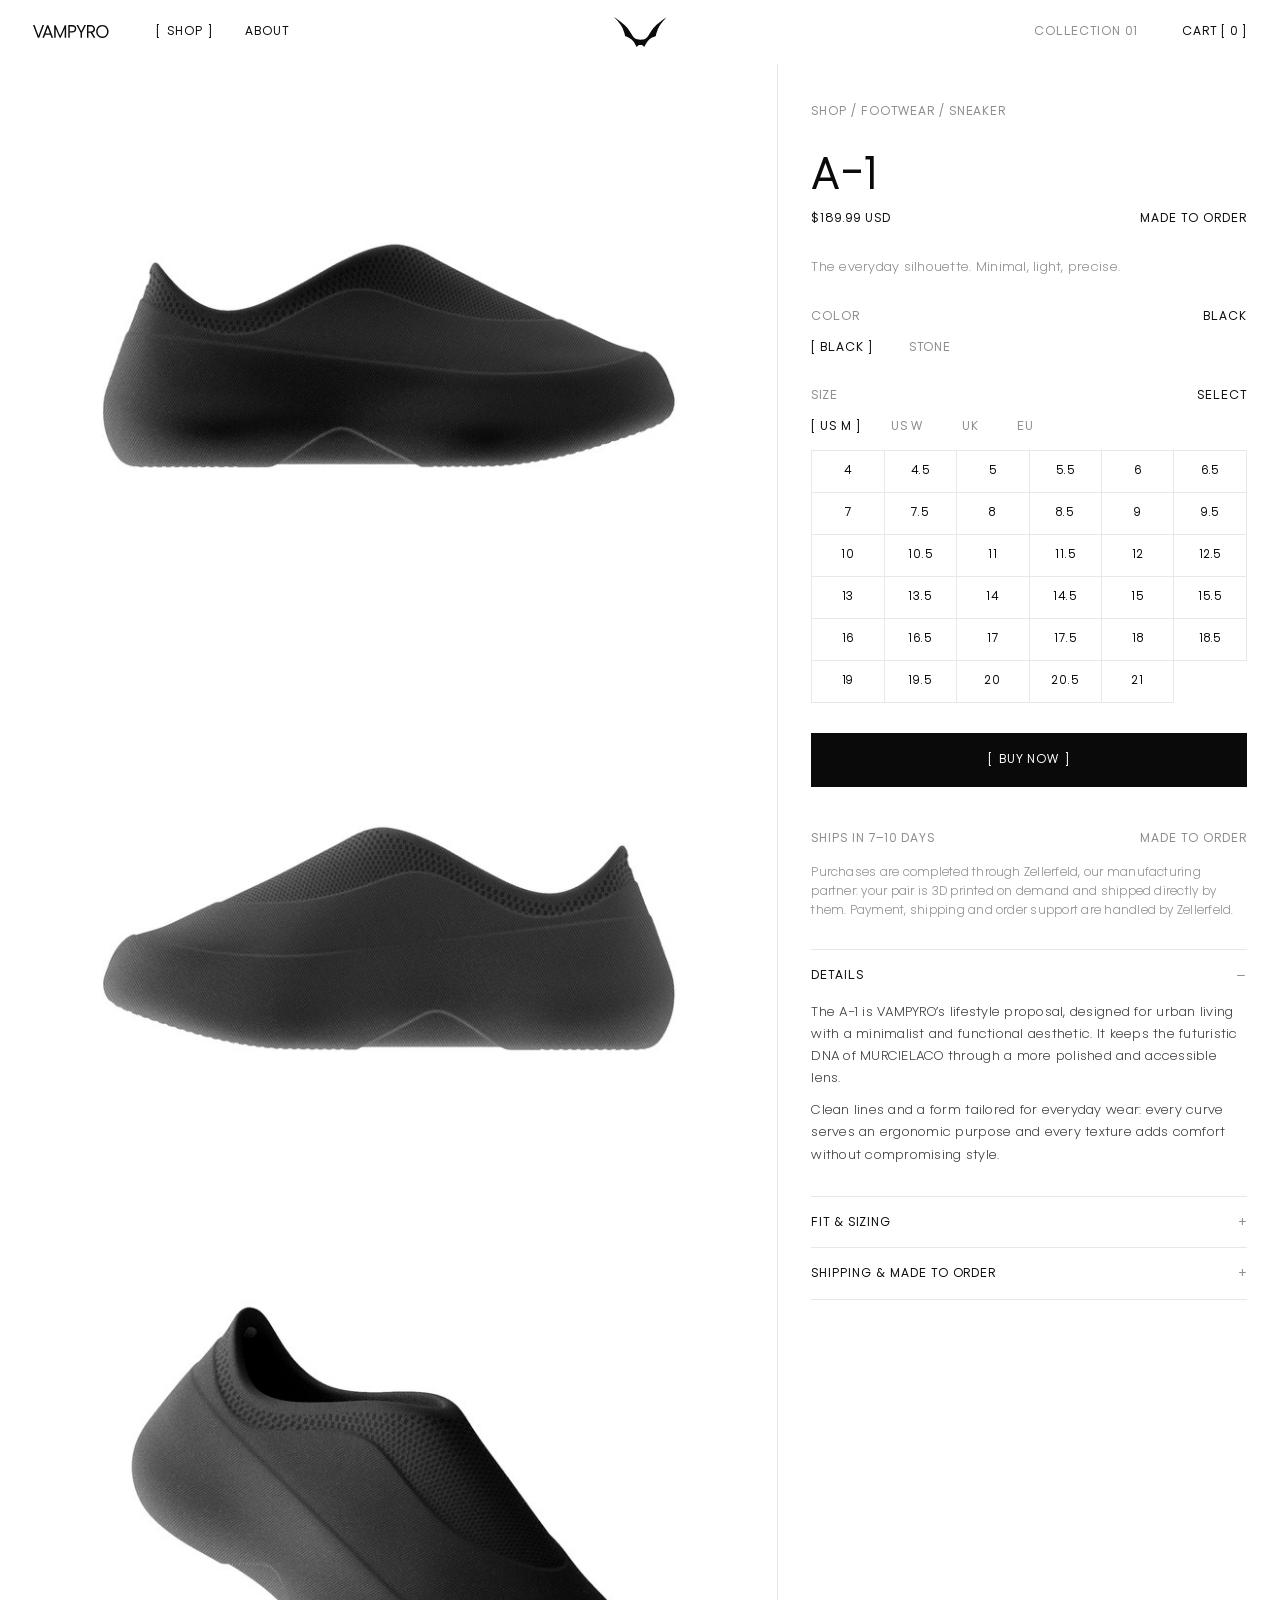
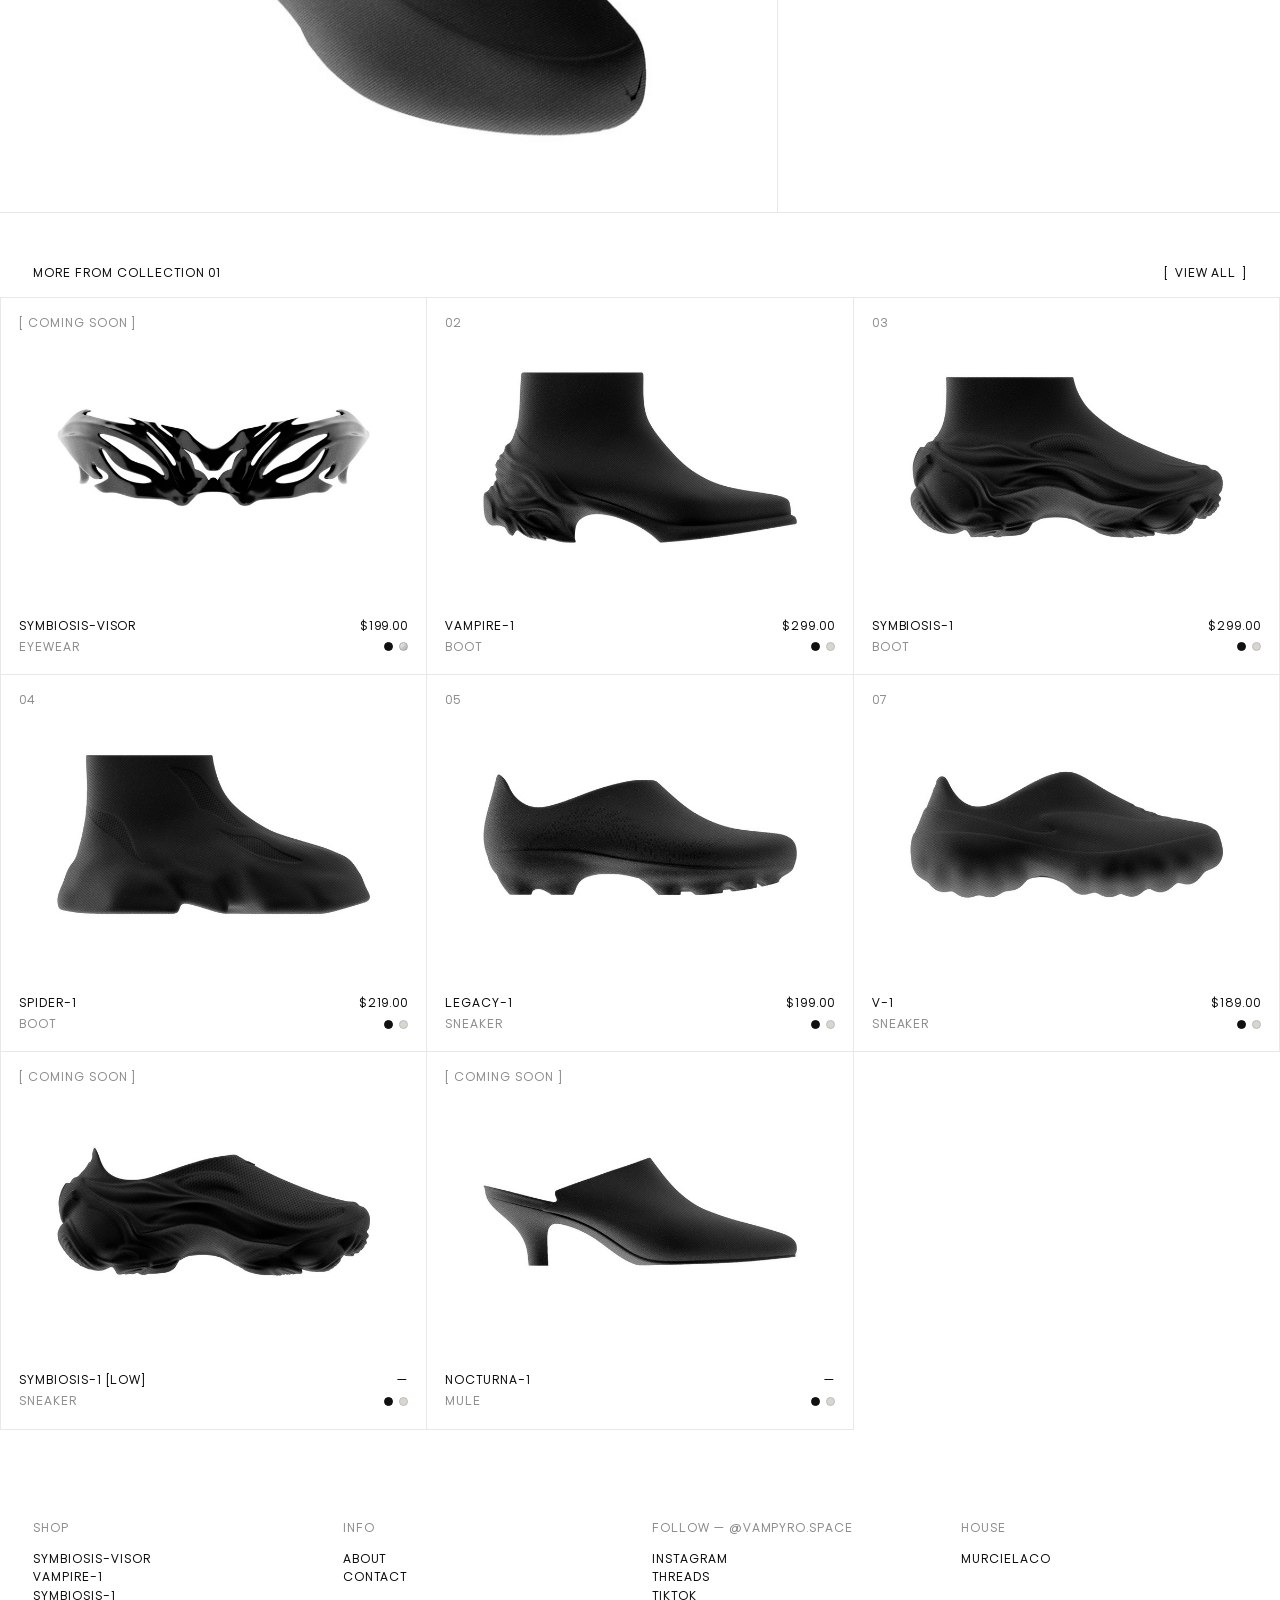
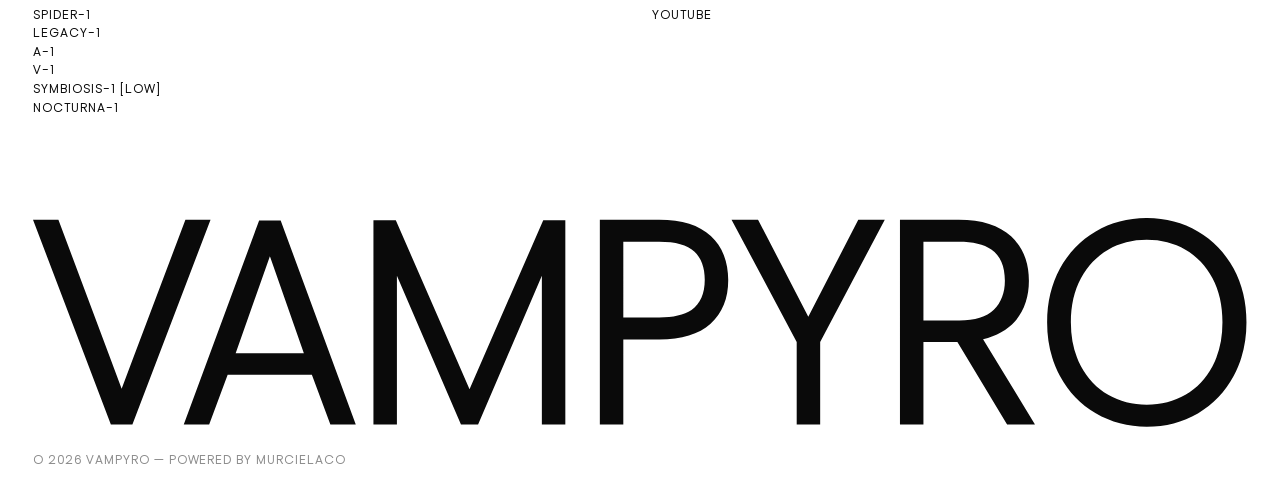
==== a-1/index.html @ c0d7a9ff "Fix YouTube link in footer (a-1) Co-Authored-By: Claude Opus 5.5 <noreply@anthropic.com> Claude-Ses" ====
<!doctype html>
<html lang="en">
<head>
<meta charset="utf-8">
<meta name="viewport" content="width=device-width, initial-scale=1, viewport-fit=cover">
<title>VAMPYRO [ WEARABLES FROM THE FUTURE ]</title>
<meta name="description" content="A-1 by VAMPYRO. The everyday silhouette. Minimal, light, precise. 3D printed on demand. Black or Stone.">
<meta name="theme-color" content="#ffffff">
<link rel="canonical" href="https://vampyro.space/a-1/">
<meta property="og:type" content="website">
<meta property="og:site_name" content="VAMPYRO">
<meta property="og:title" content="A-1 — VAMPYRO">
<meta property="og:description" content="A-1 by VAMPYRO. The everyday silhouette. Minimal, light, precise. 3D printed on demand. Black or Stone.">
<meta property="og:url" content="https://vampyro.space/a-1/">
<meta property="og:image" content="https://vampyro.space/assets/og-a-1.jpg">
<meta property="og:image:width" content="1200"><meta property="og:image:height" content="630">
<meta name="twitter:card" content="summary_large_image">
<link rel="icon" href="/assets/favicon-v2.svg" type="image/svg+xml">
<link rel="icon" href="/assets/favicon-32.png" sizes="32x32" type="image/png">
<link rel="shortcut icon" href="/favicon.ico">
<link rel="apple-touch-icon" href="/assets/apple-touch-icon.png">
<link rel="preload" href="/fonts/metal-bat-regular.woff2" as="font" type="font/woff2" crossorigin>
<link rel="stylesheet" href="/assets/style.css?v=13">
</head>
<body>
<a class="skip" href="#main">Skip to content</a>
<header class="hd" id="hd">
  <nav aria-label="Primary"><a class="wm hide-s" href="/" aria-label="VAMPYRO home"><svg xmlns="http://www.w3.org/2000/svg" viewBox="3201.4 5494.6 13262.7 2281.4" fill="currentColor" fill-rule="evenodd"><path d="M4287.8 7751.8l-235.38 0 -850.99 -2239.11 87.52 0 147.86 0 42.25 0 691.05 1846.82 697.08 -1846.82 42.25 0 144.84 0 87.52 0 -854 2239.11zm796.71 0l-147.87 0 -87.51 0 823.82 -2230.83 235.38 0 820.81 2230.83 -87.51 0 -147.87 0 -42.25 0 -202.18 -543.18 -920.39 0 -202.18 543.18 -42.25 0zm331.94 -778.56l745.37 0 -371.18 -1061.86 -374.19 1061.86zm3603.1 -1455.28l0 2233.84 -60.36 0 -135.79 0 -60.36 0 0 -1626.17 -697.08 1626.17 -39.23 0 -108.63 0 -39.23 0 -700.1 -1626.17 0 1626.17 -60.36 0 -135.79 0 -60.35 0 0 -2233.84 60.35 0 144.85 0 39.23 0 805.71 1847.58 805.72 -1847.58 39.23 0 141.83 0 60.36 0zm1026 1304.4l-392.29 0 0 929.44 -60.36 0 -135.79 0 -60.35 0 0 -2239.11 648.79 0c249.47,0 437.57,59.35 564.31,178.04 126.74,118.7 190.11,279.64 190.11,482.83 0,203.19 -64.37,362.12 -193.13,476.79 -128.75,114.68 -315.85,172.01 -561.29,172.01zm497.92 -651.82c0,-136.8 -38.22,-240.4 -114.67,-310.82 -76.45,-70.41 -204.2,-105.61 -383.25,-105.61l-392.29 0 0 826.84 392.29 0c152.9,0 270.59,-27.16 353.07,-81.48 96.57,-66.39 144.85,-176.03 144.85,-328.93zm1677.83 -657.85l289.69 0 -706.13 1336.83 0 902.28 -60.36 0 -135.79 0 -60.35 0 0 -902.28 -712.17 -1336.83 289.69 0 549.22 1062.22 546.2 -1062.22zm1931.31 2239.11l-304.79 0 -543.18 -902.28 -371.17 0 0 902.28 -60.36 0 -135.79 0 -60.35 0 0 -2239.11 642.76 0c251.47,0 442.09,60.86 571.85,182.57 129.76,121.71 194.64,283.16 194.64,484.34 0,177.03 -50.3,324.9 -150.89,443.59 -86.5,96.57 -203.19,161.95 -350.05,196.15l567.33 932.46zm-1219.14 -1997.69l0 860.03 392.29 0c171.01,0 296.74,-39.23 377.21,-117.69 80.47,-78.46 120.71,-184.08 120.71,-316.85 0,-158.93 -49.29,-272.6 -147.87,-341 -82.48,-56.33 -201.17,-84.49 -356.08,-84.49l-386.26 0zm2999.56 1876.99c-166.98,96.56 -353.07,144.84 -558.27,144.84 -205.2,0 -391.29,-48.78 -558.27,-146.35 -166.98,-97.57 -297.24,-233.37 -390.79,-407.39 -93.55,-174.02 -140.32,-370.17 -140.32,-588.44 0,-218.28 46.77,-413.93 140.32,-586.94 93.55,-173.01 223.81,-308.31 390.79,-405.88 166.98,-97.57 353.07,-146.35 558.27,-146.35 205.2,0 391.29,48.78 558.27,146.35 166.98,97.57 297.24,232.87 390.79,405.88 93.54,173.01 140.32,368.66 140.32,586.94 0,218.27 -46.78,414.42 -140.32,588.44 -93.55,174.02 -223.81,310.32 -390.79,408.9zm-980.74 -205.2c124.73,72.42 265.55,108.63 422.47,108.63 156.92,0 297.74,-36.21 422.47,-108.63 124.73,-72.43 223.31,-176.54 295.74,-312.33 72.42,-135.8 108.63,-295.74 108.63,-479.81 0,-184.08 -36.21,-344.02 -108.63,-479.81 -72.43,-135.8 -171.01,-239.91 -295.74,-312.33 -124.73,-72.43 -265.55,-108.64 -422.47,-108.64 -156.92,0 -297.74,36.21 -422.47,108.64 -124.73,72.42 -223.81,176.53 -297.24,312.33 -73.43,135.79 -110.15,295.73 -110.15,479.81 0,184.07 36.72,344.01 110.15,479.81 73.43,135.79 172.51,239.9 297.24,312.33z"></path></svg></a><a href="/#shop" class="nl on" data-nav="shop">Shop</a><a href="/#about" class="nl hide-s" data-nav="about">About</a></nav>
  <a class="mark" href="/" aria-label="VAMPYRO"><svg aria-hidden="true" xmlns="http://www.w3.org/2000/svg" viewBox="-55825.4 -5492.8 31826.8 18062.3" fill="currentColor" fill-rule="evenodd"><path d="M-49176.5 6047.71c29.41,0 62.7,10.52 89.28,14.89 195.66,32.42 396.61,94.07 583.42,156.34 53.22,17.72 103.3,34.83 154.93,53.41 428.73,154.13 756.37,314.04 1169.29,518.5l274.36 147.55c24.49,12.12 41.72,24.61 66.08,38.15 25.11,13.97 46.58,26.52 69.59,39.75 44.98,25.9 86.51,49.4 132.17,76.23 261.62,153.82 525.45,316.2 770.96,494.88l246.36 175.6c82.08,61.65 395.32,301.56 469.03,374.84l166.69 151.05c93.64,82.45 179.35,175.17 268.26,263.04 19.88,19.69 29.54,35.13 49.41,54.76 9.97,9.84 16.43,16.06 26.21,25.9 44.3,44.79 81.16,95.93 124.84,140.84l145.89 171.85c150.13,168.41 274.05,358.59 409.91,538.2 105.21,139.18 201.13,296.57 295.64,443.99l625.14 1062.67c40.11,66.02 72.17,138.87 112.6,205.2l110.38 202.12c91.49,185.45 201.63,364.25 295.09,548.78 82.82,163.42 177.88,320.19 262.36,482.57 6.09,11.81 10.15,21.66 17.29,34.82l36.92 67.19c9.41,15.51 14.21,19.63 18.64,38.71l10.4 0c7.38,-27.57 357.05,-454.27 425.84,-522.26 569.51,-562.19 893.9,-717.49 1709.96,-717.49l255.22 0c907.98,0 1273.16,232.21 1855.65,884.35 20.74,23.82 273.37,330.05 280.14,355.4l10.4 0c7.26,-31.14 71.99,-137.58 90.2,-170.25l56.67 -104.85c13.17,-21.66 24.37,-44.18 37.1,-67.07l201.45 -376.74c6.95,-13.41 11.57,-18.77 19.2,-32.92l222.3 -413.23c13.29,-26.39 23.38,-41.65 36.36,-67.8l112.66 -205.08c6.83,-11.75 10.46,-21.29 17.54,-34.51l246.73 -440.92c134.38,-240.4 327.58,-566.93 476.73,-789.11 14.7,-21.91 26.52,-42.52 40.61,-63.56l366.83 -529.15c8.8,-11.81 14.22,-17.04 23.14,-28.98 90.26,-120.6 186.92,-237.69 281.25,-354.22l220.76 -253.26c75.19,-81.28 270.79,-286.41 343.34,-344.25 21.04,-16.8 34.7,-36.24 56.54,-52.92l340.87 -289.43c41.59,-32.67 77.53,-62.2 119.8,-93.77 41.47,-31.01 77.46,-59.37 118.32,-90.08l818.77 -551.24 533.02 -310.78 349.12 -182.25c48.36,-24.18 90.57,-45.28 138.93,-69.46 25.23,-12.68 44.18,-22.03 69.4,-34.77 26.09,-13.1 50.21,-22.33 74.7,-34.7 46.33,-23.38 93.34,-43.07 142.38,-65.96 146.62,-68.54 297.8,-126.63 448.48,-187.05l310.97 -111c107.68,-35.87 210.92,-65.16 324.51,-97.4 57.65,-16.36 111.98,-28.48 171.91,-41.65 51.56,-11.39 129.64,-33.47 180.15,-33.47 0,-73.04 21.72,-177.39 31.51,-249.75 11.2,-83.13 28.3,-165.08 41.41,-245.13 6.27,-38.46 13.47,-78.94 22.08,-118.57l77.96 -349.18c75.13,-296.69 153.89,-601.5 243.1,-892.47 88.61,-288.94 175.42,-576.1 277.38,-858.21l71.55 -209.75c75.44,-227.85 215.36,-603.36 307.34,-833.48 27.81,-69.58 53.66,-134.13 81.84,-204.64 80.23,-200.59 168.65,-397.6 253.8,-595.36l133.89 -293.18c7.69,-15.32 14.58,-28.18 22.64,-45.1 9.05,-18.71 13.11,-31.81 22.52,-50.46 75.87,-150.56 206.56,-435.38 286.05,-568.22l49.16 -91.49c111.99,-215.29 236.7,-425.47 361.61,-633.32 106.38,-177.02 217.69,-350.41 332.19,-522.13l231.29 -336.51c10.65,-16.12 18.28,-25.78 28.12,-39.62l90.76 -127.98c135.24,-186.99 338.96,-470.02 486.26,-649.32l250.55 -317.24c42.08,-53.1 84.29,-102.08 126.38,-154.93l419.07 -502.94c13.54,-17.47 22.03,-23.5 34.21,-38.7 12.49,-15.63 21.6,-24.12 33.53,-39.44 13.11,-16.92 21.72,-24.3 33.41,-39.5 19.94,-25.91 43.38,-48.43 64.73,-75.93l264.7 -303.09c73.77,-73.71 224.7,-261.99 302.29,-338.47 15.38,-15.2 19.32,-24.37 33.66,-39.26l544.41 -596.34c70.94,-70.14 132.41,-148.16 203.23,-218.73 94.57,-94.39 178.86,-200.28 273.49,-294.36 13.05,-12.98 24.18,-23.07 36.49,-36.36 13.78,-14.89 18.27,-23.87 33.78,-39.19 12.61,-12.43 21.35,-21.36 33.96,-33.78l309.86 -330.85c60.18,-59.8 113.71,-125.39 174.56,-184.83 14.71,-14.4 29.41,-22.7 22.09,-40.42 -14.34,-5.97 -18.46,0.49 -34.27,12.43l-369.97 260.51c-48.18,31.75 -90.82,66.2 -137.52,96.91 -90.94,59.8 -178.62,127.36 -268.76,189.57 -150.87,104.17 -392.06,270.91 -540.1,381.97l-67.32 47.32c-205.56,140.16 -404.79,290.41 -608.39,433.41l-1202.59 875.86c-88.23,66.21 -173.94,129.09 -262.67,195.66l-1046.24 803.02 -1292.47 1072.51c-12.68,11.88 -18.52,13.42 -31.38,25.91 -21.42,20.79 -38.34,34.08 -59.75,54.88l-60.85 53.71c-15.32,11.82 -17.29,13.97 -30.33,27.02 -13.54,13.59 -20.56,16.12 -33.97,28.55l-507.31 471.98c-59.8,47.69 -113.33,117.65 -174.8,169.02 -53.78,44.92 -234.61,232.22 -286.79,291.41 -44.42,50.45 -98.75,92.91 -143.17,143.36l-111.93 122.44c-19.75,20.55 -38.33,36.49 -57.46,57.16l-408.86 455.87c-121.65,130.81 -228.95,274.24 -346.54,408.8 -36.73,42.02 -67.43,82.51 -103.73,125.46l-886.39 1186.83c-17.23,23.14 -30.27,43.62 -46.58,68.05 -16.06,23.94 -30.64,43.13 -46.94,67.62 -32.18,48.3 -63.38,92.48 -94.82,139.61l-318.72 488.66c-127.86,199.24 -256.88,397.97 -377.67,601.7 -8.61,14.52 -14.7,25.41 -23.5,39.01l-261.68 425.96c-144.35,240.15 -296.39,474.82 -442.7,713.68l-294.79 455.31c-8,12.06 -13.41,22.83 -21.72,35.63 -8.98,13.72 -14.83,19.38 -24.12,33.16 -9.29,13.6 -15.44,23.32 -24.98,37.6l-580.28 800.06c-67.81,86.88 -138.26,168.53 -209.94,253.74 -10.27,12.25 -17.04,16.25 -27.5,29.78 -11.45,14.77 -13.97,17.66 -26.89,30.4 -39.01,38.15 -71,81.4 -109.46,119.8l-85.89 85.95c-44.86,50.95 -95.19,95.06 -143.18,143.3l-93.83 83.25c-70.52,65.53 -146.57,125.58 -223.11,183.3l-133.52 95.67c-47.93,31.81 -92.17,61.72 -142.56,91.87 -108.17,64.79 -218.55,127.92 -335.58,180.09 -13.35,5.97 -22.95,12.06 -38.7,18.58 -272.51,112.54 -479.19,195.54 -778.77,257.87l-293.62 55.38c-92.54,15.26 -209.2,36.05 -301,42.82 -109.27,8 -210.92,25.48 -317.49,26.34 -27.19,0.18 -28.67,4.12 -51.99,5.29 -23.57,1.17 -36.55,-0.49 -59.5,3.01 -66.82,10.09 -153.02,-0.49 -219.6,9.6 -34.27,5.17 -74.82,3.02 -111.61,3.02 -45.41,-0.07 -74.76,5.47 -114.44,5.29 -159.3,-0.62 -301.62,5.1 -458.58,5.1l-458.45 -5.1c-37.78,0.18 -52.06,-5.6 -88.36,-5.42 -31.32,0.13 -62.63,0 -93.95,0.19 -37.78,0.18 -52.06,-5.6 -88.36,-5.42 -116.47,0.56 -240.45,-11.87 -349.42,-20.42l-259.84 -21.48c-184.83,-13.66 -545.39,-84.78 -711.89,-126.81 -265.93,-67.13 -570.68,-171.17 -813.04,-301.68 -270.12,-145.45 -456.92,-272.82 -690.91,-470.75l-124.85 -109.59c-16.85,-16.98 -29.96,-30.02 -46.7,-47.01 -31.87,-32.24 -66.51,-56.3 -94.75,-92.84 -31.69,-41.04 -82.2,-77.78 -116.04,-118.32 -9.6,-11.51 -9.85,-14.34 -20.99,-25.91l-132.96 -148.34c-99.37,-106.94 -203.91,-241.38 -291.83,-359.27 -14.65,-19.57 -26.71,-33.66 -40.98,-52.79l-235.78 -321.62c-27.01,-38.94 -49.28,-73.65 -76.79,-110.75 -13.97,-18.76 -24.24,-35.25 -38.7,-55.07l-148.28 -221.56c-45.72,-76.73 -98.64,-151.36 -148.78,-226.24 -113.34,-169.39 -215.6,-346.78 -326.04,-517.89 -122.2,-189.27 -238.06,-384.13 -356.26,-576.22 -48.3,-78.58 -92.41,-150.81 -140.59,-229.2l-285.19 -459.74c-80.66,-136.41 -168.96,-268.09 -255.71,-400.62 -13.79,-21.04 -22.4,-36.36 -36.43,-57.34l-297.92 -447.01c-202.8,-292.63 -411.57,-579.91 -625.01,-864.79 -186.13,-248.58 -382.34,-487.87 -582.07,-725.49l-390.28 -448.36c-59.8,-64.3 -117.09,-133.15 -179.78,-195.24l-88.61 -93.77c-18.15,-17.96 -26.02,-31.56 -44.17,-49.53l-463.69 -474.02c-33.16,-33.1 -63.37,-58.14 -96.35,-91.12l-871.25 -806.15c-10.52,-8.06 -12,-10.09 -22.15,-19.51l-531.61 -452.91c-185.94,-156.47 -377.05,-307.65 -566.93,-459.26l-625.14 -489.64c-18.95,-14.28 -34.14,-25.42 -52.97,-40.8 -152.59,-124.59 -321.49,-245.31 -479.81,-364.07 -73.34,-54.94 -142,-105.15 -215.1,-159.97 -105.77,-79.37 -210.92,-162.68 -320.26,-237.07l-539.3 -393.17c-36.06,-26.95 -70.88,-50.46 -105.59,-76.73l-163.6 -117.7c-127.98,-88.36 -250.61,-184.28 -379.2,-271.9 -147.24,-100.42 -288.27,-209.08 -435.51,-309.43l-655.9 -464.05c-36.11,-27.01 -71.06,-48.18 -107.12,-75.19 -159.79,-119.67 -382.77,-267.65 -550.68,-386.96 -12.49,-8.86 -43.38,-40.42 -52.86,-22.76 -8.3,15.38 24.31,38.58 35.88,50.08 33.16,33.17 58.14,63.38 91.18,96.42l179.73 190.06c18.21,17.97 26.02,31.63 44.18,49.59l292.01 312.26c7.75,9.23 14.58,15.14 23.2,23.69 77.52,77.04 146.87,162.75 224.03,239.6 8.67,8.67 15.44,14.52 23.38,23.5l515.79 562.44c17.91,17.72 25.6,31.38 44.24,49.59 18.71,18.34 26.95,32.18 44.18,49.59 8.74,8.8 15.2,14.22 23.63,23.26l698.48 791.32c8.06,10.03 14.27,14.53 22.33,24.49l83.93 98.45c11.01,11.63 11.44,14.34 21.04,25.84l150.87 177.33c31.19,33.59 55.37,67.37 85.89,101.64l169.64 205.39c151.48,179.23 359.02,438.08 496.97,622.98 53.96,72.3 105.21,138.62 159.24,210.61 27.99,37.29 52.42,69.84 80.41,107.13l426.4 599.78c14.58,20.06 23.69,36.79 37.9,55.93 66.82,89.96 124.72,188.71 186.19,282.6 13.84,21.23 23.93,34.83 36.92,56.86 12.3,20.73 22.33,33.16 34.58,53.96l315.09 523.55c24.24,40.11 43.5,79.62 67.74,119.79 12,19.94 22.33,39.14 33.9,59.87 6.65,11.88 9.17,19.08 15.69,31.2l83.44 150.99c40.67,80.05 80.41,167.11 126.25,243.65 64.98,108.48 154.38,319.09 215.72,440.55l204.96 446.27c42.27,88.05 130.31,303.22 167.17,395.39 79.62,199.23 162.13,396.86 234.12,599.35l50.14 137.33c62.76,157.52 108.73,326.11 171.92,484.48 36.05,90.39 64.54,185.94 95.74,279.35 69.77,209.38 143.05,422.82 202.24,636.33l106.08 357.61c28.24,99.24 55.56,195.35 80.35,294.66 75.93,303.77 152.72,604.52 200.96,919 9.23,60.11 43.87,271.03 43.87,331.21z"></path></svg></a>
  <nav class="r" aria-label="Secondary"><span class="muted hide-s">Collection 01</span><button type="button" class="cartbtn" id="openCart">Cart <span class="cb">[ <b id="cc">0</b> ]</span></button></nav>
</header>
<main id="main">
<section class="pdp">
  <div class="gwrap"><div class="gal" id="gal"><figure><img data-view="side" src="/assets/img/a-1-black-side-1600.jpg" srcset="/assets/img/a-1-black-side-800.jpg 800w, /assets/img/a-1-black-side-1600.jpg 1600w" sizes="(max-width:900px) 100vw, 60vw" alt="A-1 — side view" loading="eager" width="1600" height="1200"></figure><figure><img data-view="side2" src="/assets/img/a-1-black-side2-1600.jpg" srcset="/assets/img/a-1-black-side2-800.jpg 800w, /assets/img/a-1-black-side2-1600.jpg 1600w" sizes="(max-width:900px) 100vw, 60vw" alt="A-1 — side view" loading="lazy" width="1600" height="1200"></figure><figure><img data-view="three-quarter" src="/assets/img/a-1-black-three-quarter-1600.jpg" srcset="/assets/img/a-1-black-three-quarter-800.jpg 800w, /assets/img/a-1-black-three-quarter-1600.jpg 1600w" sizes="(max-width:900px) 100vw, 60vw" alt="A-1 — three quarter view" loading="lazy" width="1600" height="1200"></figure></div><div class="dots" id="dots"><i class="on"></i><i></i><i></i></div></div>
  <aside class="panel"><div class="in">
      <div class="crumbs"><a href="/#shop">Shop</a> / <a href="/#footwear">Footwear</a> / Sneaker</div>
      <div class="ttl"><h1>A-1</h1><div class="sub"><span class="p">$189.99 USD</span><span>Made to order</span></div></div>
      <p style="margin:0;color:var(--mute);text-transform:none;letter-spacing:.02em;font-size:13px;font-weight:300">The everyday silhouette. Minimal, light, precise.</p>
      <div class="opt">
        <div class="lab"><span>Color</span><b id="colorLabel">Black</b></div>
        <div class="colors"><button type="button" class="choice" data-color="black" aria-pressed="true">Black</button><button type="button" class="choice" data-color="stone" aria-pressed="false">Stone</button></div>
      </div>
      <div class="opt">
        <div class="lab"><span>Size</span><b id="sizeLabel">Select</b></div>
        <div class="systems" role="group" aria-label="Size system"><button type="button" class="choice" data-sys="USM" aria-pressed="true">US M</button><button type="button" class="choice" data-sys="USW" aria-pressed="false">US W</button><button type="button" class="choice" data-sys="UK" aria-pressed="false">UK</button><button type="button" class="choice" data-sys="EU" aria-pressed="false">EU</button></div>
        <div class="sizes" id="sizes" role="radiogroup" aria-label="Size"></div>
      </div>
      <div class="buy">
        <button class="cta" id="buy" type="button"><span class="br">Buy now</span></button>
        <div class="msg" id="msg" role="status" aria-live="polite"></div>
        <div class="note"><span>Ships in 7&ndash;10 days</span><span>Made to order</span></div>
        <p class="via">Purchases are completed through Zellerfeld, our manufacturing partner: your pair is 3D printed on demand and shipped directly by them. Payment, shipping and order support are handled by Zellerfeld.</p>
      </div>
      <div class="acc">
        <details open><summary>Details</summary><div class="body"><p>The A-1 is VAMPYRO’s lifestyle proposal, designed for urban living with a minimalist and functional aesthetic. It keeps the futuristic DNA of MURCIELACO through a more polished and accessible lens.</p><p>Clean lines and a form tailored for everyday wear: every curve serves an ergonomic purpose and every texture adds comfort without compromising style.</p></div></details>
        <details><summary>Fit &amp; sizing</summary><div class="body"><p>Pick your usual size in US Men, US Women, UK or EU &mdash; every size is available. The Perfect Fit Guarantee covers you: try them on, and if they&rsquo;re not quite right your pair is reprinted with an updated fit based on your feedback.</p></div></details>
        <details><summary>Shipping &amp; made to order</summary><div class="body"><p>Each pair is 3D printed when you order it, from a breathable, recyclable foam. No glue, no stitching.</p><p>Estimated delivery 7&ndash;10 days. </p></div></details>
      </div>
  </div></aside>
</section>
<section class="more">
  <div class="sh"><h2>More from Collection 01</h2><a href="/#shop" class="br">View all</a></div>
  <div class="grid"><a class="card rv" href="/symbiosis-visor/" data-cat="Accessories">
  <div class="ph">
    <img src="/assets/img/symbiosis-visor-black-front-800.jpg" srcset="/assets/img/symbiosis-visor-black-front-800.jpg 800w, /assets/img/symbiosis-visor-black-front-1600.jpg 1600w" sizes="(max-width:640px) 50vw, 50vw" alt="SYMBIOSIS-VISOR in black" loading="eager" width="800" height="600">
    <img class="alt" src="/assets/img/symbiosis-visor-silver-front-800.jpg" srcset="/assets/img/symbiosis-visor-silver-front-800.jpg 800w, /assets/img/symbiosis-visor-silver-front-1600.jpg 1600w" sizes="50vw" alt="" loading="lazy" width="800" height="600">
    <span class="tag">[ Coming soon ]</span>
  </div>
  <div class="row"><span>SYMBIOSIS-VISOR</span><span>$199.00</span></div>
  <div class="row"><span>Eyewear</span><span class="sw" aria-label="Black, Silver"><i class="black"></i><i class="silver"></i></span></div>
</a><a class="card rv" href="/vampire-1/" data-cat="Footwear">
  <div class="ph">
    <img src="/assets/img/vampire-1-black-side-800.jpg" srcset="/assets/img/vampire-1-black-side-800.jpg 800w, /assets/img/vampire-1-black-side-1600.jpg 1600w" sizes="(max-width:640px) 50vw, 50vw" alt="VAMPIRE-1 in black" loading="eager" width="800" height="600">
    <img class="alt" src="/assets/img/vampire-1-stone-side-800.jpg" srcset="/assets/img/vampire-1-stone-side-800.jpg 800w, /assets/img/vampire-1-stone-side-1600.jpg 1600w" sizes="50vw" alt="" loading="lazy" width="800" height="600">
    <span class="tag">02</span>
  </div>
  <div class="row"><span>VAMPIRE-1</span><span>$299.00</span></div>
  <div class="row"><span>Boot</span><span class="sw" aria-label="Black, Stone"><i class="black"></i><i class="stone"></i></span></div>
</a><a class="card rv" href="/symbiosis-1/" data-cat="Footwear">
  <div class="ph">
    <img src="/assets/img/symbiosis-1-black-side-800.jpg" srcset="/assets/img/symbiosis-1-black-side-800.jpg 800w, /assets/img/symbiosis-1-black-side-1600.jpg 1600w" sizes="(max-width:640px) 50vw, 50vw" alt="SYMBIOSIS-1 in black" loading="lazy" width="800" height="600">
    <img class="alt" src="/assets/img/symbiosis-1-stone-side-800.jpg" srcset="/assets/img/symbiosis-1-stone-side-800.jpg 800w, /assets/img/symbiosis-1-stone-side-1600.jpg 1600w" sizes="50vw" alt="" loading="lazy" width="800" height="600">
    <span class="tag">03</span>
  </div>
  <div class="row"><span>SYMBIOSIS-1</span><span>$299.00</span></div>
  <div class="row"><span>Boot</span><span class="sw" aria-label="Black, Stone"><i class="black"></i><i class="stone"></i></span></div>
</a><a class="card rv" href="/spider-1/" data-cat="Footwear">
  <div class="ph">
    <img src="/assets/img/spider-1-black-side-800.jpg" srcset="/assets/img/spider-1-black-side-800.jpg 800w, /assets/img/spider-1-black-side-1600.jpg 1600w" sizes="(max-width:640px) 50vw, 50vw" alt="SPIDER-1 in black" loading="lazy" width="800" height="600">
    <img class="alt" src="/assets/img/spider-1-stone-side-800.jpg" srcset="/assets/img/spider-1-stone-side-800.jpg 800w, /assets/img/spider-1-stone-side-1600.jpg 1600w" sizes="50vw" alt="" loading="lazy" width="800" height="600">
    <span class="tag">04</span>
  </div>
  <div class="row"><span>SPIDER-1</span><span>$219.00</span></div>
  <div class="row"><span>Boot</span><span class="sw" aria-label="Black, Stone"><i class="black"></i><i class="stone"></i></span></div>
</a><a class="card rv" href="/legacy-1/" data-cat="Footwear">
  <div class="ph">
    <img src="/assets/img/legacy-1-black-side-800.jpg" srcset="/assets/img/legacy-1-black-side-800.jpg 800w, /assets/img/legacy-1-black-side-1600.jpg 1600w" sizes="(max-width:640px) 50vw, 50vw" alt="LEGACY-1 in black" loading="lazy" width="800" height="600">
    <img class="alt" src="/assets/img/legacy-1-stone-side-800.jpg" srcset="/assets/img/legacy-1-stone-side-800.jpg 800w, /assets/img/legacy-1-stone-side-1600.jpg 1600w" sizes="50vw" alt="" loading="lazy" width="800" height="600">
    <span class="tag">05</span>
  </div>
  <div class="row"><span>LEGACY-1</span><span>$199.00</span></div>
  <div class="row"><span>Sneaker</span><span class="sw" aria-label="Black, Stone"><i class="black"></i><i class="stone"></i></span></div>
</a><a class="card rv" href="/v-1/" data-cat="Footwear">
  <div class="ph">
    <img src="/assets/img/v-1-black-side-800.jpg" srcset="/assets/img/v-1-black-side-800.jpg 800w, /assets/img/v-1-black-side-1600.jpg 1600w" sizes="(max-width:640px) 50vw, 50vw" alt="V-1 in black" loading="lazy" width="800" height="600">
    <img class="alt" src="/assets/img/v-1-stone-side-800.jpg" srcset="/assets/img/v-1-stone-side-800.jpg 800w, /assets/img/v-1-stone-side-1600.jpg 1600w" sizes="50vw" alt="" loading="lazy" width="800" height="600">
    <span class="tag">07</span>
  </div>
  <div class="row"><span>V-1</span><span>$189.00</span></div>
  <div class="row"><span>Sneaker</span><span class="sw" aria-label="Black, Stone"><i class="black"></i><i class="stone"></i></span></div>
</a><a class="card rv" href="/symbiosis-1-low/" data-cat="Footwear">
  <div class="ph">
    <img src="/assets/img/symbiosis-1-low-black-side-800.jpg" srcset="/assets/img/symbiosis-1-low-black-side-800.jpg 800w, /assets/img/symbiosis-1-low-black-side-1600.jpg 1600w" sizes="(max-width:640px) 50vw, 50vw" alt="SYMBIOSIS-1 [LOW] in black" loading="lazy" width="800" height="600">
    <img class="alt" src="/assets/img/symbiosis-1-low-stone-side-800.jpg" srcset="/assets/img/symbiosis-1-low-stone-side-800.jpg 800w, /assets/img/symbiosis-1-low-stone-side-1600.jpg 1600w" sizes="50vw" alt="" loading="lazy" width="800" height="600">
    <span class="tag">[ Coming soon ]</span>
  </div>
  <div class="row"><span>SYMBIOSIS-1 [LOW]</span><span>—</span></div>
  <div class="row"><span>Sneaker</span><span class="sw" aria-label="Black, Stone"><i class="black"></i><i class="stone"></i></span></div>
</a><a class="card rv" href="/nocturna-1/" data-cat="Footwear">
  <div class="ph">
    <img src="/assets/img/nocturna-1-black-side-800.jpg" srcset="/assets/img/nocturna-1-black-side-800.jpg 800w, /assets/img/nocturna-1-black-side-1600.jpg 1600w" sizes="(max-width:640px) 50vw, 50vw" alt="NOCTURNA-1 in black" loading="lazy" width="800" height="600">
    <img class="alt" src="/assets/img/nocturna-1-stone-side-800.jpg" srcset="/assets/img/nocturna-1-stone-side-800.jpg 800w, /assets/img/nocturna-1-stone-side-1600.jpg 1600w" sizes="50vw" alt="" loading="lazy" width="800" height="600">
    <span class="tag">[ Coming soon ]</span>
  </div>
  <div class="row"><span>NOCTURNA-1</span><span>—</span></div>
  <div class="row"><span>Mule</span><span class="sw" aria-label="Black, Stone"><i class="black"></i><i class="stone"></i></span></div>
</a></div>
</section>
<script>window.PRODUCT={"slug": "a-1", "name": "A-1", "status": "live", "variants": {"black": 55135954075983, "stone": 57019344060751}, "views": ["side", "side2", "three-quarter"], "checkout": "zellerfeld", "colors": [["black", "Black"], ["stone", "Stone"]], "price": 189.99, "sizes": []};</script>
</main>
<footer class="ft">
  <div><h3>Shop</h3><a href="/symbiosis-visor/">SYMBIOSIS-VISOR</a><a href="/vampire-1/">VAMPIRE-1</a><a href="/symbiosis-1/">SYMBIOSIS-1</a><a href="/spider-1/">SPIDER-1</a><a href="/legacy-1/">LEGACY-1</a><a href="/a-1/">A-1</a><a href="/v-1/">V-1</a><a href="/symbiosis-1-low/">SYMBIOSIS-1 [LOW]</a><a href="/nocturna-1/">NOCTURNA-1</a></div>
  <div><h3>Info</h3><a href="/#about">About</a><a href="mailto:contact@murcielaco.com">Contact</a></div>
  <div><h3>Follow &mdash; @vampyro.space</h3><a href="https://www.instagram.com/vampyro.space/" target="_blank" rel="noopener">Instagram</a><a href="https://www.threads.com/@vampyro.space" target="_blank" rel="noopener">Threads</a><a href="https://www.tiktok.com/@vampyro.space" target="_blank" rel="noopener">TikTok</a><a href="https://www.youtube.com/@vampyro-space" target="_blank" rel="noopener">YouTube</a></div>
  <div><h3>House</h3><a href="https://www.murcielaco.com" target="_blank" rel="noopener">MURCIELACO</a></div>
  <div class="big" aria-hidden="true"><svg xmlns="http://www.w3.org/2000/svg" viewBox="3201.4 5494.6 13262.7 2281.4" fill="currentColor" fill-rule="evenodd"><path d="M4287.8 7751.8l-235.38 0 -850.99 -2239.11 87.52 0 147.86 0 42.25 0 691.05 1846.82 697.08 -1846.82 42.25 0 144.84 0 87.52 0 -854 2239.11zm796.71 0l-147.87 0 -87.51 0 823.82 -2230.83 235.38 0 820.81 2230.83 -87.51 0 -147.87 0 -42.25 0 -202.18 -543.18 -920.39 0 -202.18 543.18 -42.25 0zm331.94 -778.56l745.37 0 -371.18 -1061.86 -374.19 1061.86zm3603.1 -1455.28l0 2233.84 -60.36 0 -135.79 0 -60.36 0 0 -1626.17 -697.08 1626.17 -39.23 0 -108.63 0 -39.23 0 -700.1 -1626.17 0 1626.17 -60.36 0 -135.79 0 -60.35 0 0 -2233.84 60.35 0 144.85 0 39.23 0 805.71 1847.58 805.72 -1847.58 39.23 0 141.83 0 60.36 0zm1026 1304.4l-392.29 0 0 929.44 -60.36 0 -135.79 0 -60.35 0 0 -2239.11 648.79 0c249.47,0 437.57,59.35 564.31,178.04 126.74,118.7 190.11,279.64 190.11,482.83 0,203.19 -64.37,362.12 -193.13,476.79 -128.75,114.68 -315.85,172.01 -561.29,172.01zm497.92 -651.82c0,-136.8 -38.22,-240.4 -114.67,-310.82 -76.45,-70.41 -204.2,-105.61 -383.25,-105.61l-392.29 0 0 826.84 392.29 0c152.9,0 270.59,-27.16 353.07,-81.48 96.57,-66.39 144.85,-176.03 144.85,-328.93zm1677.83 -657.85l289.69 0 -706.13 1336.83 0 902.28 -60.36 0 -135.79 0 -60.35 0 0 -902.28 -712.17 -1336.83 289.69 0 549.22 1062.22 546.2 -1062.22zm1931.31 2239.11l-304.79 0 -543.18 -902.28 -371.17 0 0 902.28 -60.36 0 -135.79 0 -60.35 0 0 -2239.11 642.76 0c251.47,0 442.09,60.86 571.85,182.57 129.76,121.71 194.64,283.16 194.64,484.34 0,177.03 -50.3,324.9 -150.89,443.59 -86.5,96.57 -203.19,161.95 -350.05,196.15l567.33 932.46zm-1219.14 -1997.69l0 860.03 392.29 0c171.01,0 296.74,-39.23 377.21,-117.69 80.47,-78.46 120.71,-184.08 120.71,-316.85 0,-158.93 -49.29,-272.6 -147.87,-341 -82.48,-56.33 -201.17,-84.49 -356.08,-84.49l-386.26 0zm2999.56 1876.99c-166.98,96.56 -353.07,144.84 -558.27,144.84 -205.2,0 -391.29,-48.78 -558.27,-146.35 -166.98,-97.57 -297.24,-233.37 -390.79,-407.39 -93.55,-174.02 -140.32,-370.17 -140.32,-588.44 0,-218.28 46.77,-413.93 140.32,-586.94 93.55,-173.01 223.81,-308.31 390.79,-405.88 166.98,-97.57 353.07,-146.35 558.27,-146.35 205.2,0 391.29,48.78 558.27,146.35 166.98,97.57 297.24,232.87 390.79,405.88 93.54,173.01 140.32,368.66 140.32,586.94 0,218.27 -46.78,414.42 -140.32,588.44 -93.55,174.02 -223.81,310.32 -390.79,408.9zm-980.74 -205.2c124.73,72.42 265.55,108.63 422.47,108.63 156.92,0 297.74,-36.21 422.47,-108.63 124.73,-72.43 223.31,-176.54 295.74,-312.33 72.42,-135.8 108.63,-295.74 108.63,-479.81 0,-184.08 -36.21,-344.02 -108.63,-479.81 -72.43,-135.8 -171.01,-239.91 -295.74,-312.33 -124.73,-72.43 -265.55,-108.64 -422.47,-108.64 -156.92,0 -297.74,36.21 -422.47,108.64 -124.73,72.42 -223.81,176.53 -297.24,312.33 -73.43,135.79 -110.15,295.73 -110.15,479.81 0,184.07 36.72,344.01 110.15,479.81 73.43,135.79 172.51,239.9 297.24,312.33z"></path></svg></div>
  <div class="legal"><span>&copy; 2026 VAMPYRO &mdash; Powered by MURCIELACO</span></div>
</footer>
<div class="scrim" id="scrim" hidden></div>
<aside class="drawer" id="drawer" hidden aria-label="Cart"><div class="dh"><span id="dTitle">Cart</span><button type="button" id="closeCart" class="br">Close</button></div><div class="dbody" id="dbody"></div></aside>
<script src="/assets/app.js?v=13" defer></script>
</body>
</html>
---- assets/style.css ----
@font-face{font-family:"Metal Bat";src:url("../fonts/metal-bat-thin.woff2") format("woff2");font-weight:200;font-display:swap}
@font-face{font-family:"Metal Bat";src:url("../fonts/metal-bat-light.woff2") format("woff2");font-weight:300;font-display:swap}
@font-face{font-family:"Metal Bat";src:url("../fonts/metal-bat-regular.woff2") format("woff2");font-weight:400;font-display:swap}
@font-face{font-family:"Metal Bat";src:url("../fonts/metal-bat-bold.woff2") format("woff2");font-weight:700;font-display:swap}

:root{
  --ink:#0a0a0a;--paper:#fff;--mute:#8c8c8c;--line:#e8e8e8;--soft:#f6f6f6;
  --f:"Metal Bat",ui-sans-serif,system-ui,-apple-system,"Helvetica Neue",Arial,sans-serif;
  --pad:clamp(16px,2.6vw,40px);--head:64px;
}
*{box-sizing:border-box}
html{-webkit-text-size-adjust:100%;scroll-behavior:smooth}
body{margin:0;background:var(--paper);color:var(--ink);font-family:var(--f);font-weight:400;font-size:12px;letter-spacing:.08em;text-transform:uppercase;line-height:1.55;-webkit-font-smoothing:antialiased}
a{color:inherit;text-decoration:none}
img{display:block;max-width:100%}
button{font:inherit;letter-spacing:inherit;text-transform:inherit;color:inherit;background:none;border:0;padding:0;cursor:pointer}
:focus-visible{outline:1px solid var(--ink);outline-offset:3px}
.skip{position:absolute;left:-999px}.skip:focus{left:var(--pad);top:8px;z-index:99;background:#fff;padding:6px 10px}

/* brackets: the signature */
.br::before{content:"["}.br::after{content:"]"}
.br::before,.br::after{display:inline-block;transition:transform .35s cubic-bezier(.2,.7,.2,1)}
.br::before{margin-right:.45em}.br::after{margin-left:.45em}
a.br:hover::before,button.br:hover::before{transform:translateX(-4px)}
a.br:hover::after,button.br:hover::after{transform:translateX(4px)}

/* header */
.hd{position:sticky;top:0;z-index:20;height:var(--head);display:grid;grid-template-columns:1fr auto 1fr;align-items:center;padding:0 var(--pad);background:rgba(255,255,255,.92);backdrop-filter:blur(12px);-webkit-backdrop-filter:blur(12px);border-bottom:1px solid transparent;transition:border-color .3s}
.hd.line{border-color:var(--line)}
.hd nav{display:flex;gap:22px}
.hd nav.r{justify-content:flex-end}
.hd nav{align-items:center}
.hd .wm{display:flex;align-items:center;margin-right:clamp(10px,2vw,30px)}
.hd .wm svg{height:13px;width:auto}
.hd .mark{display:flex;align-items:center;justify-content:center}
.hd .mark svg{height:30px;width:auto}
.hd a{color:var(--ink)}
.hd .muted{color:var(--mute)}
.nl::before{content:"[";margin-right:.45em}.nl::after{content:"]";margin-left:.45em}
.nl::before,.nl::after{opacity:0;display:inline-block;transition:opacity .25s,transform .35s cubic-bezier(.2,.7,.2,1)}
.nl.on::before,.nl.on::after{opacity:1}
.nl:not(.on):hover::before,.nl:not(.on):hover::after{opacity:.35}
@media(min-width:641px){.show-s{display:none!important}}
@media(max-width:640px){.hide-s{display:none!important}.hd nav{gap:14px}.hd .mark svg{height:26px}}

/* hero */
.hero{padding:clamp(14px,3vw,48px) var(--pad) 0}
.hero .word{width:100%;color:var(--ink)}
.hero .word svg{width:100%;height:auto;display:block}
.hero .meta{display:flex;justify-content:space-between;gap:20px;margin-top:10px;color:var(--mute)}
.hero .meta b{font-weight:400;color:var(--ink)}
.feature{position:relative;margin:clamp(4px,1vw,16px) 0 0;background:var(--paper)}
.slides{display:flex;overflow-x:auto;overflow-y:hidden;overscroll-behavior-x:contain;scroll-snap-type:x mandatory;scrollbar-width:none;-webkit-overflow-scrolling:touch;cursor:grab}
.slides::-webkit-scrollbar{display:none}
.slides.drag{cursor:grabbing;scroll-snap-type:none}
.slides figure{flex:0 0 100%;margin:0;scroll-snap-align:start}
.slides img{width:100%;height:clamp(220px,calc(100svh - var(--head) - 17.5vw - 150px),54vw);object-fit:contain;user-select:none;-webkit-user-drag:none;pointer-events:none}
.feature .cap{display:flex;justify-content:space-between;align-items:end;gap:20px;padding:6px var(--pad) 0}
.feature .ctl{display:flex;gap:18px;align-items:center}
.feature .ctl span{color:var(--mute)}
@media(max-width:640px){.slides img{height:auto;aspect-ratio:16/10}.feature .ctl{gap:12px}}

/* section heads */
.sh{display:flex;justify-content:space-between;align-items:baseline;gap:16px;padding:clamp(22px,4vw,64px) var(--pad) 14px;border-bottom:1px solid var(--line)}
.sh .tools{display:flex;gap:18px;align-items:baseline}
.sh .cols{display:flex;gap:14px;color:var(--ink)}
.sh h2{margin:0;font-size:12px;font-weight:400}
.sh span{color:var(--mute)}

/* grid */
.grid{display:grid;grid-template-columns:repeat(2,minmax(0,1fr));border-left:1px solid var(--line)}
.card{position:relative;display:block;border-right:1px solid var(--line);border-bottom:1px solid var(--line);padding:0 0 18px}
.card .ph{position:relative;aspect-ratio:4/3;overflow:hidden}
.card .ph img{position:absolute;inset:0;width:100%;height:100%;object-fit:cover;transition:opacity .5s ease,transform 1.2s cubic-bezier(.2,.7,.2,1)}
.card .ph img.alt{opacity:0}
@media(hover:hover){.card:hover .ph img.alt{opacity:1}.card:hover .ph img{transform:scale(1.025)}}
.card .row{display:flex;justify-content:space-between;gap:12px;padding:0 18px}
.card .row+.row{color:var(--mute);margin-top:2px}
.card .tag{position:absolute;top:16px;left:18px;color:var(--mute)}
.sw{display:inline-flex;gap:6px;align-items:center}
.sw i{width:9px;height:9px;border-radius:50%;border:1px solid #bdbdbd;display:inline-block}
.sw i.black{background:#111;border-color:#111}.sw i.stone{background:#d9d5cf}
@media(max-width:640px){.card .row{padding:0 12px;font-size:10.5px}.card .tag{left:12px;top:12px;font-size:10px}}
.grid.g4{grid-template-columns:repeat(4,minmax(0,1fr))}
.grid.g4 .card .row{padding:0 12px;font-size:10.5px}.grid.g4 .card .tag{left:12px;top:12px;font-size:10px}
@media(max-width:900px){.grid.g4 .card .row+.row{display:none}}
@media(max-width:640px){.sh .cols{display:none}.grid.g4{grid-template-columns:repeat(2,minmax(0,1fr))}.grid.g4 .card .row+.row{display:flex}}

/* manifesto */
.mani{padding:clamp(60px,10vw,160px) var(--pad);display:grid;grid-template-columns:1fr 2fr;gap:var(--pad);border-bottom:1px solid var(--line)}
.mani p{margin:0;font-size:clamp(15px,1.9vw,26px);line-height:1.35;letter-spacing:.04em;font-weight:300;max-width:34ch}
.mani .k{color:var(--mute)}
@media(max-width:760px){.mani{grid-template-columns:1fr}}

/* product page */
.pdp{display:grid;grid-template-columns:minmax(0,1.55fr) minmax(320px,1fr);border-bottom:1px solid var(--line)}
.gal{border-right:1px solid var(--line)}
.gal figure{margin:0;aspect-ratio:4/3;position:relative;overflow:hidden;background:#fff}
.gal img{width:100%;height:100%;object-fit:cover;transition:opacity .35s ease}
.gal img.fade{opacity:0}
.gal .dots{display:none}
.panel{position:relative}
.panel .in{position:sticky;top:var(--head);padding:clamp(24px,3vw,44px) var(--pad);display:flex;flex-direction:column;gap:30px}
.crumbs{color:var(--mute)}
.crumbs a:hover{color:var(--ink)}
.ttl h1{margin:0;font-weight:400;font-size:clamp(28px,3.4vw,46px);line-height:1;letter-spacing:.02em}
.ttl .sub{display:flex;justify-content:space-between;margin-top:14px}
.ttl .sub .p{color:var(--ink)}
.opt .lab{display:flex;justify-content:space-between;color:var(--mute);margin-bottom:12px}
.opt .lab b{font-weight:400;color:var(--ink)}
.colors,.systems{display:flex;gap:26px;flex-wrap:wrap}
.systems{gap:20px;margin-bottom:14px}
.choice{position:relative;color:var(--mute);transition:color .2s}
.choice::before,.choice::after{opacity:0;transition:opacity .2s,transform .35s cubic-bezier(.2,.7,.2,1)}
.choice:hover{color:var(--ink)}
.choice[aria-pressed="true"],.choice[aria-checked="true"]{color:var(--ink)}
.choice[aria-pressed="true"]::before,.choice[aria-pressed="true"]::after,.choice[aria-checked="true"]::before,.choice[aria-checked="true"]::after{opacity:1}
.choice::before{content:"[";margin-right:.35em}.choice::after{content:"]";margin-left:.35em}
.sizes{display:grid;grid-template-columns:repeat(6,minmax(0,1fr));border-top:1px solid var(--line);border-left:1px solid var(--line)}
.sizes button{height:42px;border-right:1px solid var(--line);border-bottom:1px solid var(--line);color:var(--ink);transition:background .2s,color .2s;font-size:11.5px}
.sizes button:hover{background:var(--soft)}
.sizes button[aria-checked="true"]{background:var(--ink);color:#fff}
.conv{margin-top:10px;color:var(--mute);min-height:1.55em}
.buy{display:flex;flex-direction:column;gap:12px}
.cta{display:flex;justify-content:center;align-items:center;height:54px;background:var(--ink);color:#fff;width:100%;transition:opacity .2s}
.cta:hover{opacity:.86}
.cta[disabled]{background:var(--soft);color:var(--mute);cursor:not-allowed;opacity:1}
.cta.ghost{background:#fff;color:var(--ink);border:1px solid var(--ink)}
.note{color:var(--mute);display:flex;justify-content:space-between;gap:10px}
.via{margin:2px 0 0;color:var(--mute);text-transform:none;letter-spacing:.02em;font-size:12px;line-height:1.6;font-weight:300}
.msg{color:var(--ink);min-height:1.55em}
.acc{border-top:1px solid var(--line)}
.acc details{border-bottom:1px solid var(--line)}
.acc summary{list-style:none;display:flex;justify-content:space-between;padding:16px 0;cursor:pointer}
.acc summary::-webkit-details-marker{display:none}
.acc summary::after{content:"+";color:var(--mute)}
.acc details[open] summary::after{content:"−"}
.acc .body{padding:0 0 20px;text-transform:none;letter-spacing:.02em;font-size:13px;line-height:1.7;color:#3a3a3a;font-weight:300}
.acc .body p{margin:0 0 10px}
.acc table{width:100%;border-collapse:collapse;font-size:11px;text-transform:uppercase;letter-spacing:.06em}
.acc td,.acc th{border-bottom:1px solid var(--line);padding:6px 0;text-align:left;font-weight:400}
.acc th{color:var(--mute)}

@media(max-width:900px){
  .pdp{grid-template-columns:1fr}
  .gal{border-right:0;display:flex;overflow-x:auto;scroll-snap-type:x mandatory;-webkit-overflow-scrolling:touch;scrollbar-width:none;position:relative}
  .gal::-webkit-scrollbar{display:none}
  .gal figure{flex:0 0 100%;scroll-snap-align:start}
  .gwrap{position:relative;border-bottom:1px solid var(--line)}
  .gwrap .dots{display:flex;gap:6px;position:absolute;left:50%;bottom:14px;transform:translateX(-50%)}
  .gwrap .dots i{width:16px;height:1px;background:#cfcfcf}
  .gwrap .dots i.on{background:var(--ink)}
  .panel .in{position:static}
}

/* more */
.more .grid{grid-template-columns:repeat(3,minmax(0,1fr))}
@media(max-width:760px){.more .grid{grid-template-columns:repeat(2,minmax(0,1fr))}}

/* footer */
.ft{padding:clamp(48px,7vw,100px) var(--pad) 28px;display:grid;grid-template-columns:repeat(4,minmax(0,1fr));gap:24px}
.ft h3{margin:0 0 12px;font-size:12px;font-weight:400;color:var(--mute)}
.ft a{display:block;width:max-content}
.ft a:hover{opacity:.6}
.ft .big{grid-column:1/-1;margin-top:clamp(40px,6vw,90px);color:var(--ink)}
.ft .big svg{width:100%;height:auto;display:block}
.ft .legal{grid-column:1/-1;display:flex;justify-content:space-between;gap:16px;color:var(--mute);flex-wrap:wrap}
@media(max-width:760px){.ft{grid-template-columns:repeat(2,minmax(0,1fr))}}

/* reveal */
.rv{opacity:0;transform:translateY(14px);transition:opacity .9s ease,transform .9s cubic-bezier(.2,.7,.2,1)}
.rv.in{opacity:1;transform:none}
@media(prefers-reduced-motion:reduce){.rv{opacity:1;transform:none}*{transition:none!important;scroll-behavior:auto!important}}
#shop,#about{scroll-margin-top:var(--head)}
@media(max-width:640px){
  .hero{padding-top:8px}
  .hero .meta{margin-top:6px}
  .slides img{aspect-ratio:21/10}
  .feature .cap{padding-top:2px}
  .sh{padding-top:12px;padding-bottom:10px}
}

.slides .slink{display:block;cursor:pointer}
.slides.drag .slink{cursor:grabbing}
@media(min-width:641px){.slides img{transform:scale(1.2)}}

/* cart */
.cartbtn{color:var(--ink);margin-left:22px}.cartbtn b{font-weight:400}
@media(max-width:640px){.cartbtn{margin-left:14px}}
.sw i.silver{background:linear-gradient(135deg,#f4f4f4,#a9a9a9);border-color:#a9a9a9}
.sizes.s3{grid-template-columns:repeat(3,minmax(0,1fr))}
html.lock{overflow:hidden}
.scrim{position:fixed;inset:0;background:rgba(0,0,0,.22);z-index:40}
.drawer{position:fixed;top:0;right:0;bottom:0;width:min(440px,100%);background:var(--paper);z-index:41;display:flex;flex-direction:column;border-left:1px solid var(--line)}
.drawer[hidden],.scrim[hidden]{display:none}
.dh{display:flex;justify-content:space-between;align-items:center;height:var(--head);padding:0 22px;border-bottom:1px solid var(--line);flex:none}
.dbody{flex:1;display:flex;flex-direction:column;min-height:0}
.dbody .items{flex:1;overflow:auto;padding:6px 22px 16px;display:flex;flex-direction:column;gap:10px}
.it{display:grid;grid-template-columns:92px minmax(0,1fr);gap:14px;padding:14px 0;border-bottom:1px solid var(--line)}
.it img{width:100%;height:auto;aspect-ratio:4/3;object-fit:contain;display:block}
.it .meta{display:flex;flex-direction:column;gap:4px}
.qty{display:flex;align-items:center;gap:12px;margin-top:4px}
.qty button{width:26px;height:26px;border:1px solid var(--line)}
.empty{color:var(--mute);margin:24px 0}
.sum{padding:16px 22px 22px;border-top:1px solid var(--line);display:flex;flex-direction:column;gap:10px;flex:none}
.ln{display:flex;justify-content:space-between;gap:12px;font-variant-numeric:tabular-nums}
.ln.muted{color:var(--mute)}
.ln.tot{border-top:1px solid var(--line);padding-top:10px}
.drawer select{font:inherit;letter-spacing:.04em;text-transform:none;height:40px;border:1px solid var(--line);background:#fff;color:var(--ink);padding:0 10px;border-radius:0;width:100%}
.fine{margin:0;color:var(--mute);text-transform:none;letter-spacing:.02em;font-size:11.5px;line-height:1.5}
.test{margin:14px 0 4px;color:var(--mute)}
.back{color:var(--mute);padding:6px 0}
.steps{list-style:none;margin:14px 0 0;padding:0}
.steps li{display:grid;grid-template-columns:18px minmax(0,1fr);gap:12px;padding:12px 0;border-bottom:1px solid var(--line)}
.steps i{width:10px;height:10px;border:1px solid var(--ink);border-radius:50%;margin-top:3px}
.steps li.done i{background:var(--ink)}
.steps li.now i{background:#2c8a4a;border-color:#2c8a4a}
.steps small{display:block;color:var(--mute);text-transform:none;letter-spacing:.02em;font-size:11px;line-height:1.5;margin-top:3px}

.sh .cats{display:flex;gap:22px;flex-wrap:wrap}
@media(max-width:640px){.sh{align-items:center}.sh .cats{gap:14px}}
.card[hidden]{display:none}
.drawer input[type=email]{font:inherit;letter-spacing:.04em;text-transform:none;height:40px;border:1px solid var(--line);background:#fff;color:var(--ink);padding:0 10px;border-radius:0;width:100%}
.drawer input[type=email][aria-invalid=true]{border-color:#b3261e}
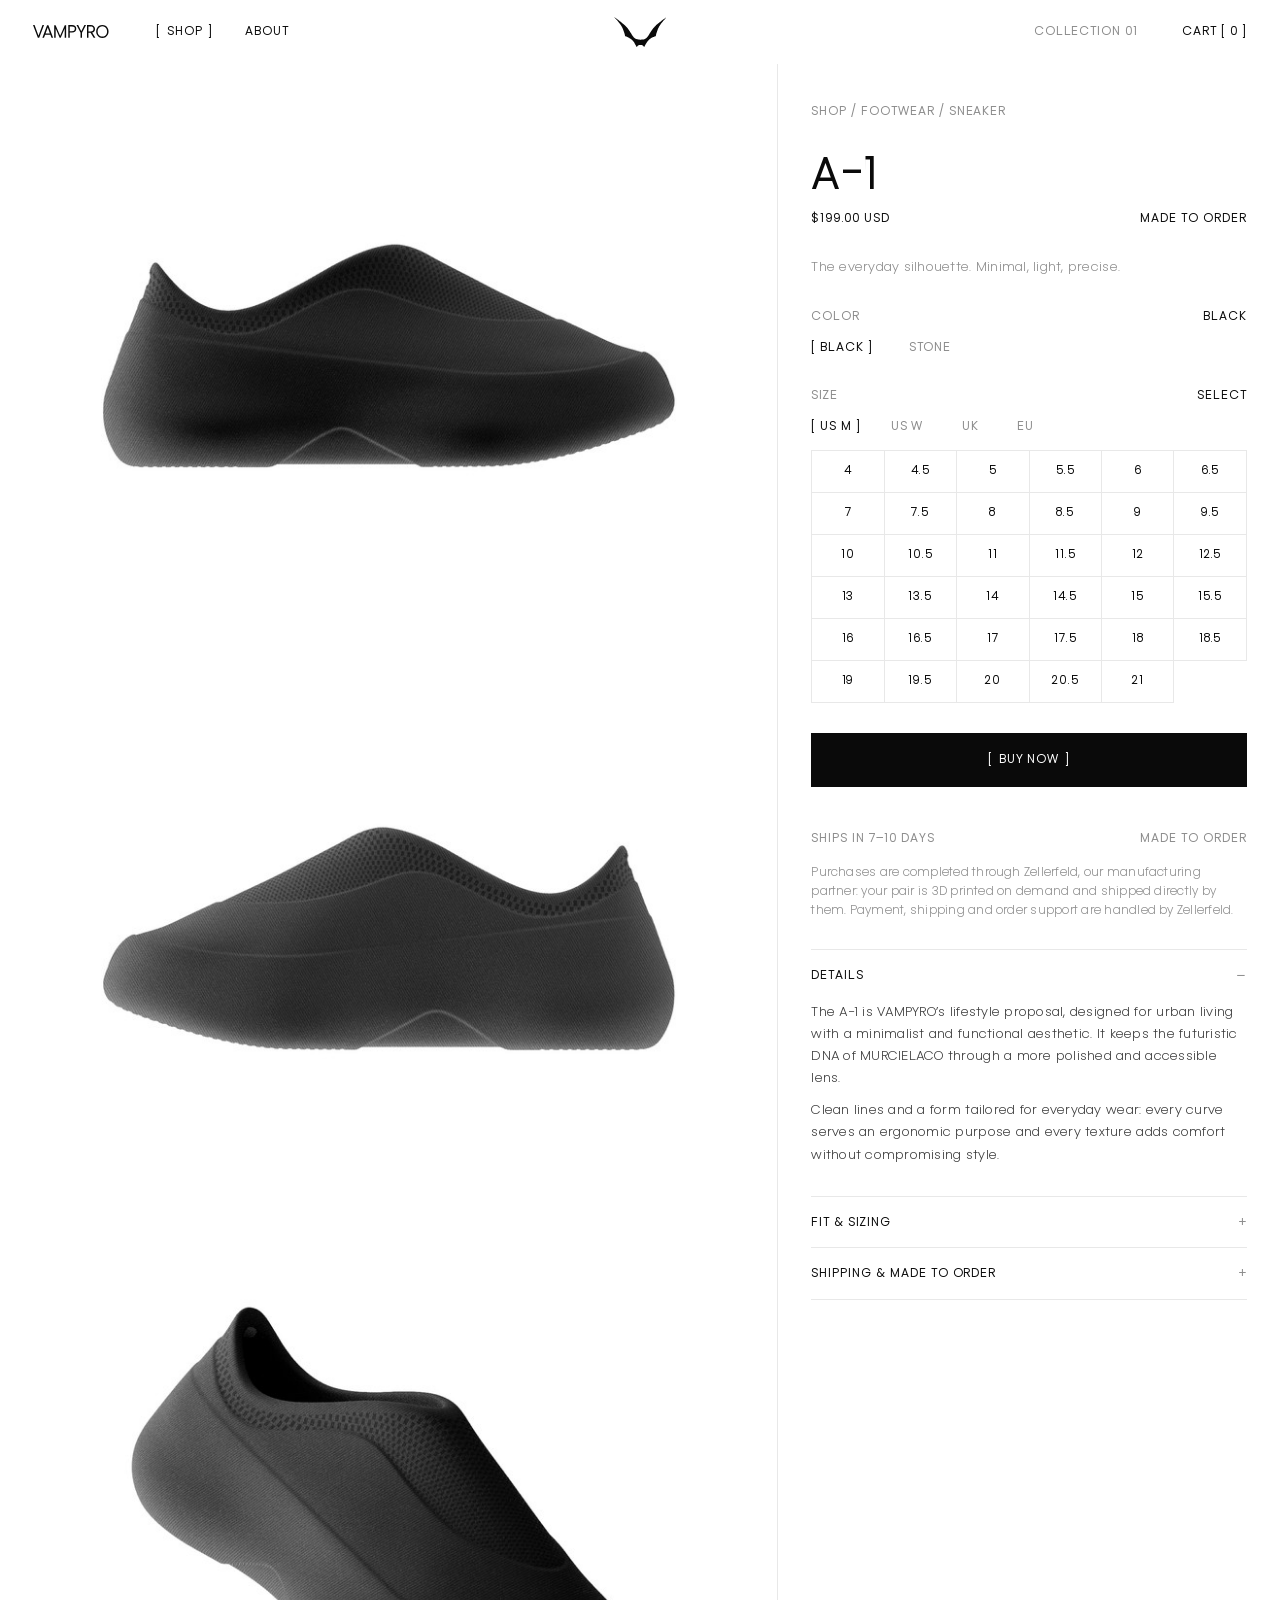
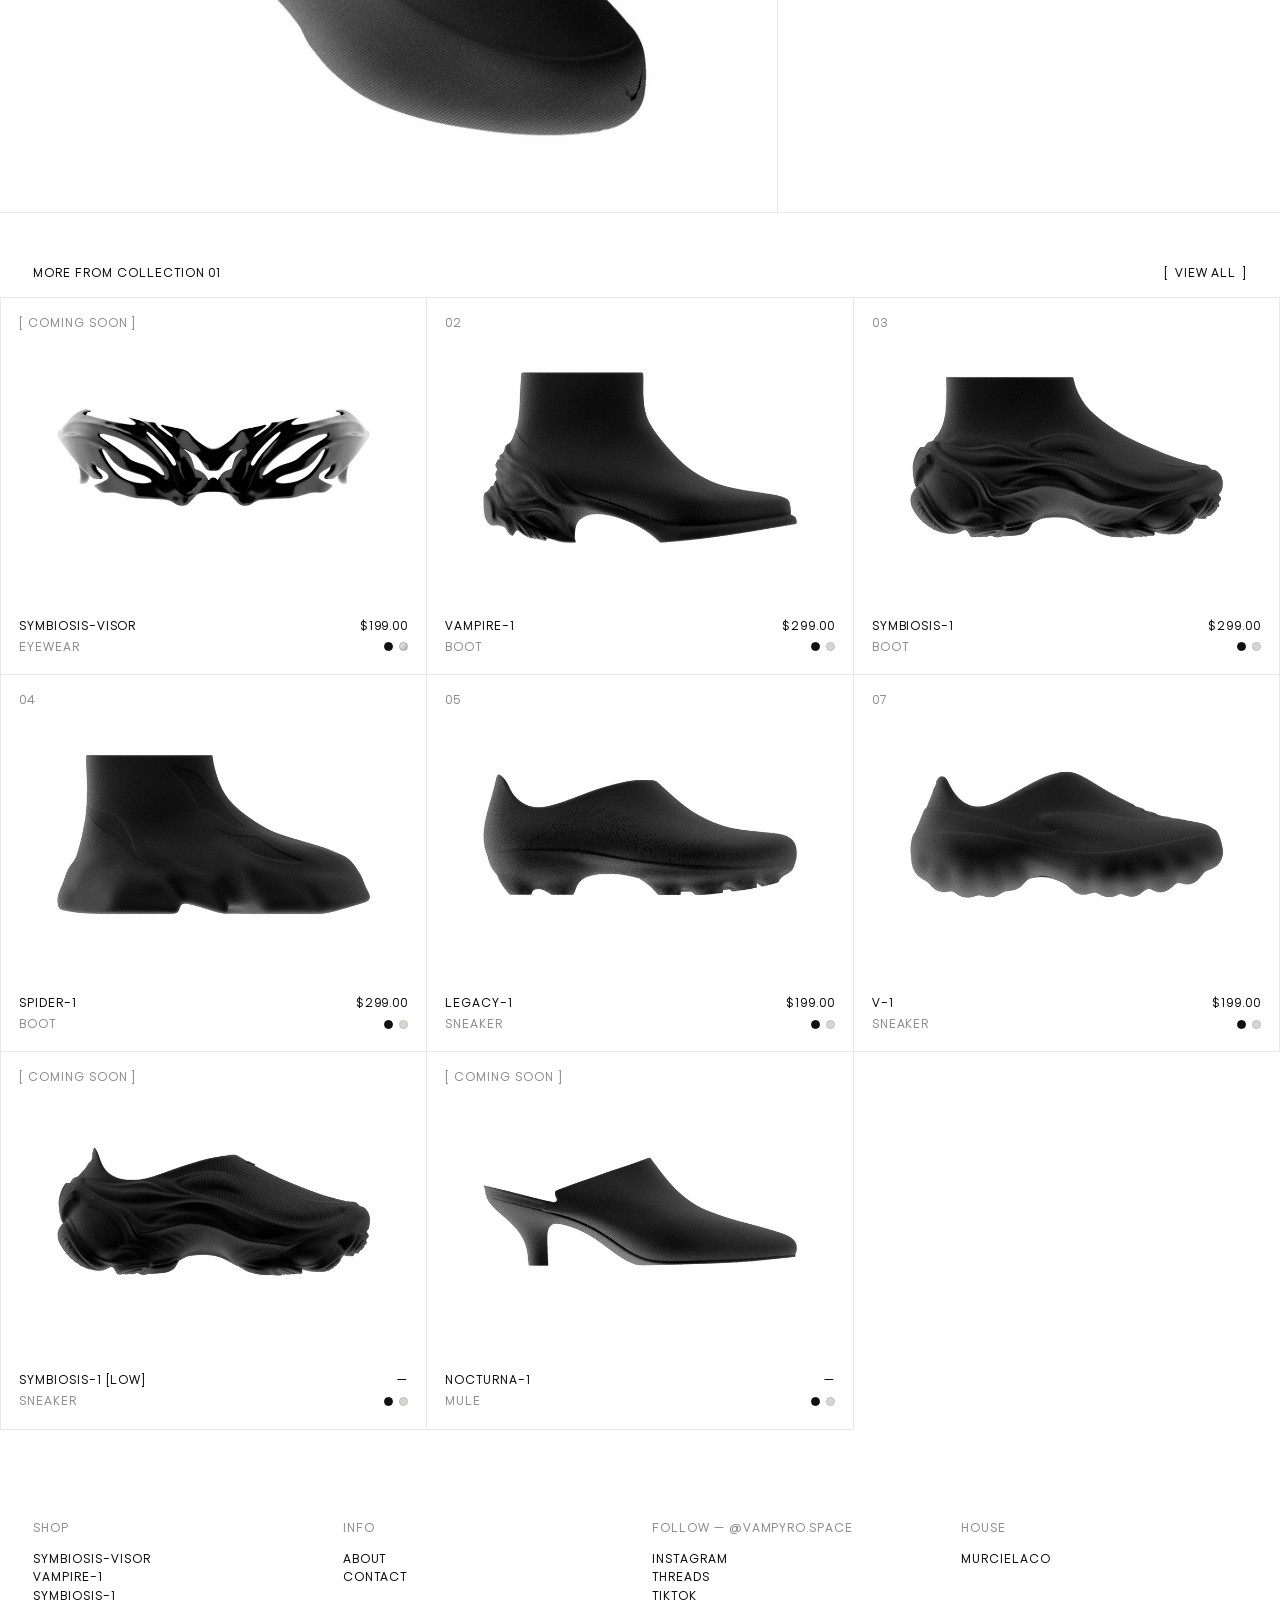
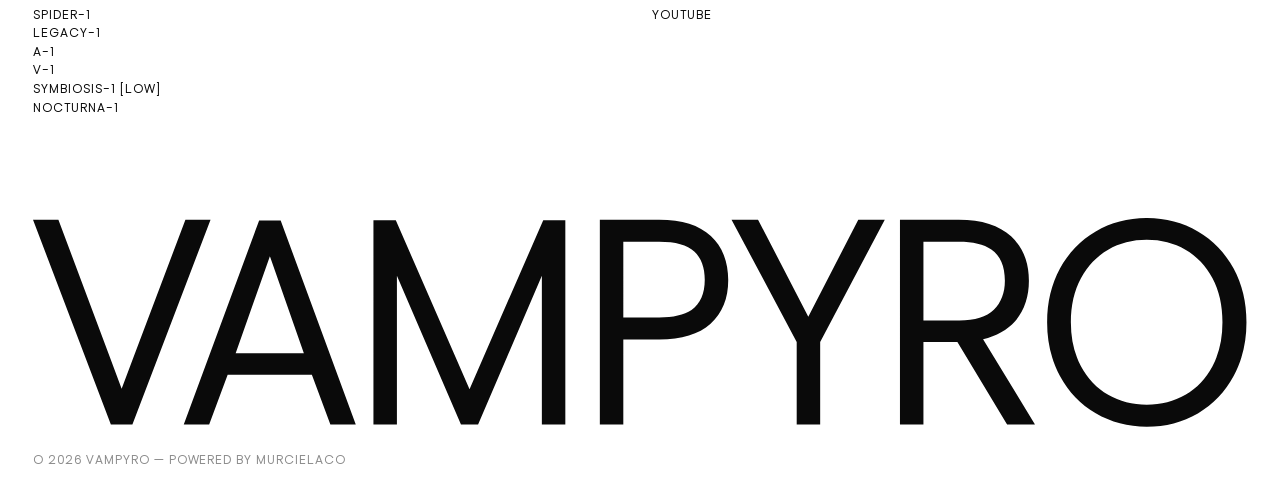
==== commit 538fe9c7: "Prices: SPIDER-1 $299, A-1/V-1 $199 (a-1) Co-Authored-By: Claude Opus 5.5 <noreply@anthropic.com> C" ====
--- a/a-1/index.html
+++ b/a-1/index.html
@@ -3,7 +3,7 @@
 <head>
 <meta charset="utf-8">
 <meta name="viewport" content="width=device-width, initial-scale=1, viewport-fit=cover">
-<title>VAMPYRO [ WEARABLES FROM THE FUTURE ]</title>
+<title>VAMPYRO</title>
 <meta name="description" content="A-1 by VAMPYRO. The everyday silhouette. Minimal, light, precise. 3D printed on demand. Black or Stone.">
 <meta name="theme-color" content="#ffffff">
 <link rel="canonical" href="https://vampyro.space/a-1/">
@@ -17,7 +17,7 @@
 <meta name="twitter:card" content="summary_large_image">
 <link rel="icon" href="/assets/favicon-v2.svg" type="image/svg+xml">
 <link rel="icon" href="/assets/favicon-32.png" sizes="32x32" type="image/png">
-<link rel="shortcut icon" href="/favicon.ico">
+<link rel="icon" href="/favicon.ico" sizes="48x48">
 <link rel="apple-touch-icon" href="/assets/apple-touch-icon.png">
 <link rel="preload" href="/fonts/metal-bat-regular.woff2" as="font" type="font/woff2" crossorigin>
 <link rel="stylesheet" href="/assets/style.css?v=13">
@@ -34,7 +34,7 @@
   <div class="gwrap"><div class="gal" id="gal"><figure><img data-view="side" src="/assets/img/a-1-black-side-1600.jpg" srcset="/assets/img/a-1-black-side-800.jpg 800w, /assets/img/a-1-black-side-1600.jpg 1600w" sizes="(max-width:900px) 100vw, 60vw" alt="A-1 — side view" loading="eager" width="1600" height="1200"></figure><figure><img data-view="side2" src="/assets/img/a-1-black-side2-1600.jpg" srcset="/assets/img/a-1-black-side2-800.jpg 800w, /assets/img/a-1-black-side2-1600.jpg 1600w" sizes="(max-width:900px) 100vw, 60vw" alt="A-1 — side view" loading="lazy" width="1600" height="1200"></figure><figure><img data-view="three-quarter" src="/assets/img/a-1-black-three-quarter-1600.jpg" srcset="/assets/img/a-1-black-three-quarter-800.jpg 800w, /assets/img/a-1-black-three-quarter-1600.jpg 1600w" sizes="(max-width:900px) 100vw, 60vw" alt="A-1 — three quarter view" loading="lazy" width="1600" height="1200"></figure></div><div class="dots" id="dots"><i class="on"></i><i></i><i></i></div></div>
   <aside class="panel"><div class="in">
       <div class="crumbs"><a href="/#shop">Shop</a> / <a href="/#footwear">Footwear</a> / Sneaker</div>
-      <div class="ttl"><h1>A-1</h1><div class="sub"><span class="p">$189.99 USD</span><span>Made to order</span></div></div>
+      <div class="ttl"><h1>A-1</h1><div class="sub"><span class="p">$199.00 USD</span><span>Made to order</span></div></div>
       <p style="margin:0;color:var(--mute);text-transform:none;letter-spacing:.02em;font-size:13px;font-weight:300">The everyday silhouette. Minimal, light, precise.</p>
       <div class="opt">
         <div class="lab"><span>Color</span><b id="colorLabel">Black</b></div>
@@ -53,7 +53,7 @@
       </div>
       <div class="acc">
         <details open><summary>Details</summary><div class="body"><p>The A-1 is VAMPYRO’s lifestyle proposal, designed for urban living with a minimalist and functional aesthetic. It keeps the futuristic DNA of MURCIELACO through a more polished and accessible lens.</p><p>Clean lines and a form tailored for everyday wear: every curve serves an ergonomic purpose and every texture adds comfort without compromising style.</p></div></details>
-        <details><summary>Fit &amp; sizing</summary><div class="body"><p>Pick your usual size in US Men, US Women, UK or EU &mdash; every size is available. The Perfect Fit Guarantee covers you: try them on, and if they&rsquo;re not quite right your pair is reprinted with an updated fit based on your feedback.</p></div></details>
+        <details><summary>Fit &amp; sizing</summary><div class="body"><p>Pick your usual size in US Men, US Women, UK or EU &mdash; every size is available.</p></div></details>
         <details><summary>Shipping &amp; made to order</summary><div class="body"><p>Each pair is 3D printed when you order it, from a breathable, recyclable foam. No glue, no stitching.</p><p>Estimated delivery 7&ndash;10 days. </p></div></details>
       </div>
   </div></aside>
@@ -90,7 +90,7 @@
     <img class="alt" src="/assets/img/spider-1-stone-side-800.jpg" srcset="/assets/img/spider-1-stone-side-800.jpg 800w, /assets/img/spider-1-stone-side-1600.jpg 1600w" sizes="50vw" alt="" loading="lazy" width="800" height="600">
     <span class="tag">04</span>
   </div>
-  <div class="row"><span>SPIDER-1</span><span>$219.00</span></div>
+  <div class="row"><span>SPIDER-1</span><span>$299.00</span></div>
   <div class="row"><span>Boot</span><span class="sw" aria-label="Black, Stone"><i class="black"></i><i class="stone"></i></span></div>
 </a><a class="card rv" href="/legacy-1/" data-cat="Footwear">
   <div class="ph">
@@ -106,7 +106,7 @@
     <img class="alt" src="/assets/img/v-1-stone-side-800.jpg" srcset="/assets/img/v-1-stone-side-800.jpg 800w, /assets/img/v-1-stone-side-1600.jpg 1600w" sizes="50vw" alt="" loading="lazy" width="800" height="600">
     <span class="tag">07</span>
   </div>
-  <div class="row"><span>V-1</span><span>$189.00</span></div>
+  <div class="row"><span>V-1</span><span>$199.00</span></div>
   <div class="row"><span>Sneaker</span><span class="sw" aria-label="Black, Stone"><i class="black"></i><i class="stone"></i></span></div>
 </a><a class="card rv" href="/symbiosis-1-low/" data-cat="Footwear">
   <div class="ph">
@@ -126,11 +126,11 @@
   <div class="row"><span>Mule</span><span class="sw" aria-label="Black, Stone"><i class="black"></i><i class="stone"></i></span></div>
 </a></div>
 </section>
-<script>window.PRODUCT={"slug": "a-1", "name": "A-1", "status": "live", "variants": {"black": 55135954075983, "stone": 57019344060751}, "views": ["side", "side2", "three-quarter"], "checkout": "zellerfeld", "colors": [["black", "Black"], ["stone", "Stone"]], "price": 189.99, "sizes": []};</script>
+<script>window.PRODUCT={"slug": "a-1", "name": "A-1", "status": "live", "variants": {"black": 55135954075983, "stone": 57019344060751}, "views": ["side", "side2", "three-quarter"], "checkout": "zellerfeld", "colors": [["black", "Black"], ["stone", "Stone"]], "price": 199.00, "sizes": []};</script>
 </main>
 <footer class="ft">
   <div><h3>Shop</h3><a href="/symbiosis-visor/">SYMBIOSIS-VISOR</a><a href="/vampire-1/">VAMPIRE-1</a><a href="/symbiosis-1/">SYMBIOSIS-1</a><a href="/spider-1/">SPIDER-1</a><a href="/legacy-1/">LEGACY-1</a><a href="/a-1/">A-1</a><a href="/v-1/">V-1</a><a href="/symbiosis-1-low/">SYMBIOSIS-1 [LOW]</a><a href="/nocturna-1/">NOCTURNA-1</a></div>
-  <div><h3>Info</h3><a href="/#about">About</a><a href="mailto:contact@murcielaco.com">Contact</a></div>
+  <div><h3>Info</h3><a href="/#about">About</a><a href="mailto:contact@vampyro.space">Contact</a></div>
   <div><h3>Follow &mdash; @vampyro.space</h3><a href="https://www.instagram.com/vampyro.space/" target="_blank" rel="noopener">Instagram</a><a href="https://www.threads.com/@vampyro.space" target="_blank" rel="noopener">Threads</a><a href="https://www.tiktok.com/@vampyro.space" target="_blank" rel="noopener">TikTok</a><a href="https://www.youtube.com/@vampyro-space" target="_blank" rel="noopener">YouTube</a></div>
   <div><h3>House</h3><a href="https://www.murcielaco.com" target="_blank" rel="noopener">MURCIELACO</a></div>
   <div class="big" aria-hidden="true"><svg xmlns="http://www.w3.org/2000/svg" viewBox="3201.4 5494.6 13262.7 2281.4" fill="currentColor" fill-rule="evenodd"><path d="M4287.8 7751.8l-235.38 0 -850.99 -2239.11 87.52 0 147.86 0 42.25 0 691.05 1846.82 697.08 -1846.82 42.25 0 144.84 0 87.52 0 -854 2239.11zm796.71 0l-147.87 0 -87.51 0 823.82 -2230.83 235.38 0 820.81 2230.83 -87.51 0 -147.87 0 -42.25 0 -202.18 -543.18 -920.39 0 -202.18 543.18 -42.25 0zm331.94 -778.56l745.37 0 -371.18 -1061.86 -374.19 1061.86zm3603.1 -1455.28l0 2233.84 -60.36 0 -135.79 0 -60.36 0 0 -1626.17 -697.08 1626.17 -39.23 0 -108.63 0 -39.23 0 -700.1 -1626.17 0 1626.17 -60.36 0 -135.79 0 -60.35 0 0 -2233.84 60.35 0 144.85 0 39.23 0 805.71 1847.58 805.72 -1847.58 39.23 0 141.83 0 60.36 0zm1026 1304.4l-392.29 0 0 929.44 -60.36 0 -135.79 0 -60.35 0 0 -2239.11 648.79 0c249.47,0 437.57,59.35 564.31,178.04 126.74,118.7 190.11,279.64 190.11,482.83 0,203.19 -64.37,362.12 -193.13,476.79 -128.75,114.68 -315.85,172.01 -561.29,172.01zm497.92 -651.82c0,-136.8 -38.22,-240.4 -114.67,-310.82 -76.45,-70.41 -204.2,-105.61 -383.25,-105.61l-392.29 0 0 826.84 392.29 0c152.9,0 270.59,-27.16 353.07,-81.48 96.57,-66.39 144.85,-176.03 144.85,-328.93zm1677.83 -657.85l289.69 0 -706.13 1336.83 0 902.28 -60.36 0 -135.79 0 -60.35 0 0 -902.28 -712.17 -1336.83 289.69 0 549.22 1062.22 546.2 -1062.22zm1931.31 2239.11l-304.79 0 -543.18 -902.28 -371.17 0 0 902.28 -60.36 0 -135.79 0 -60.35 0 0 -2239.11 642.76 0c251.47,0 442.09,60.86 571.85,182.57 129.76,121.71 194.64,283.16 194.64,484.34 0,177.03 -50.3,324.9 -150.89,443.59 -86.5,96.57 -203.19,161.95 -350.05,196.15l567.33 932.46zm-1219.14 -1997.69l0 860.03 392.29 0c171.01,0 296.74,-39.23 377.21,-117.69 80.47,-78.46 120.71,-184.08 120.71,-316.85 0,-158.93 -49.29,-272.6 -147.87,-341 -82.48,-56.33 -201.17,-84.49 -356.08,-84.49l-386.26 0zm2999.56 1876.99c-166.98,96.56 -353.07,144.84 -558.27,144.84 -205.2,0 -391.29,-48.78 -558.27,-146.35 -166.98,-97.57 -297.24,-233.37 -390.79,-407.39 -93.55,-174.02 -140.32,-370.17 -140.32,-588.44 0,-218.28 46.77,-413.93 140.32,-586.94 93.55,-173.01 223.81,-308.31 390.79,-405.88 166.98,-97.57 353.07,-146.35 558.27,-146.35 205.2,0 391.29,48.78 558.27,146.35 166.98,97.57 297.24,232.87 390.79,405.88 93.54,173.01 140.32,368.66 140.32,586.94 0,218.27 -46.78,414.42 -140.32,588.44 -93.55,174.02 -223.81,310.32 -390.79,408.9zm-980.74 -205.2c124.73,72.42 265.55,108.63 422.47,108.63 156.92,0 297.74,-36.21 422.47,-108.63 124.73,-72.43 223.31,-176.54 295.74,-312.33 72.42,-135.8 108.63,-295.74 108.63,-479.81 0,-184.08 -36.21,-344.02 -108.63,-479.81 -72.43,-135.8 -171.01,-239.91 -295.74,-312.33 -124.73,-72.43 -265.55,-108.64 -422.47,-108.64 -156.92,0 -297.74,36.21 -422.47,108.64 -124.73,72.42 -223.81,176.53 -297.24,312.33 -73.43,135.79 -110.15,295.73 -110.15,479.81 0,184.07 36.72,344.01 110.15,479.81 73.43,135.79 172.51,239.9 297.24,312.33z"></path></svg></div>
